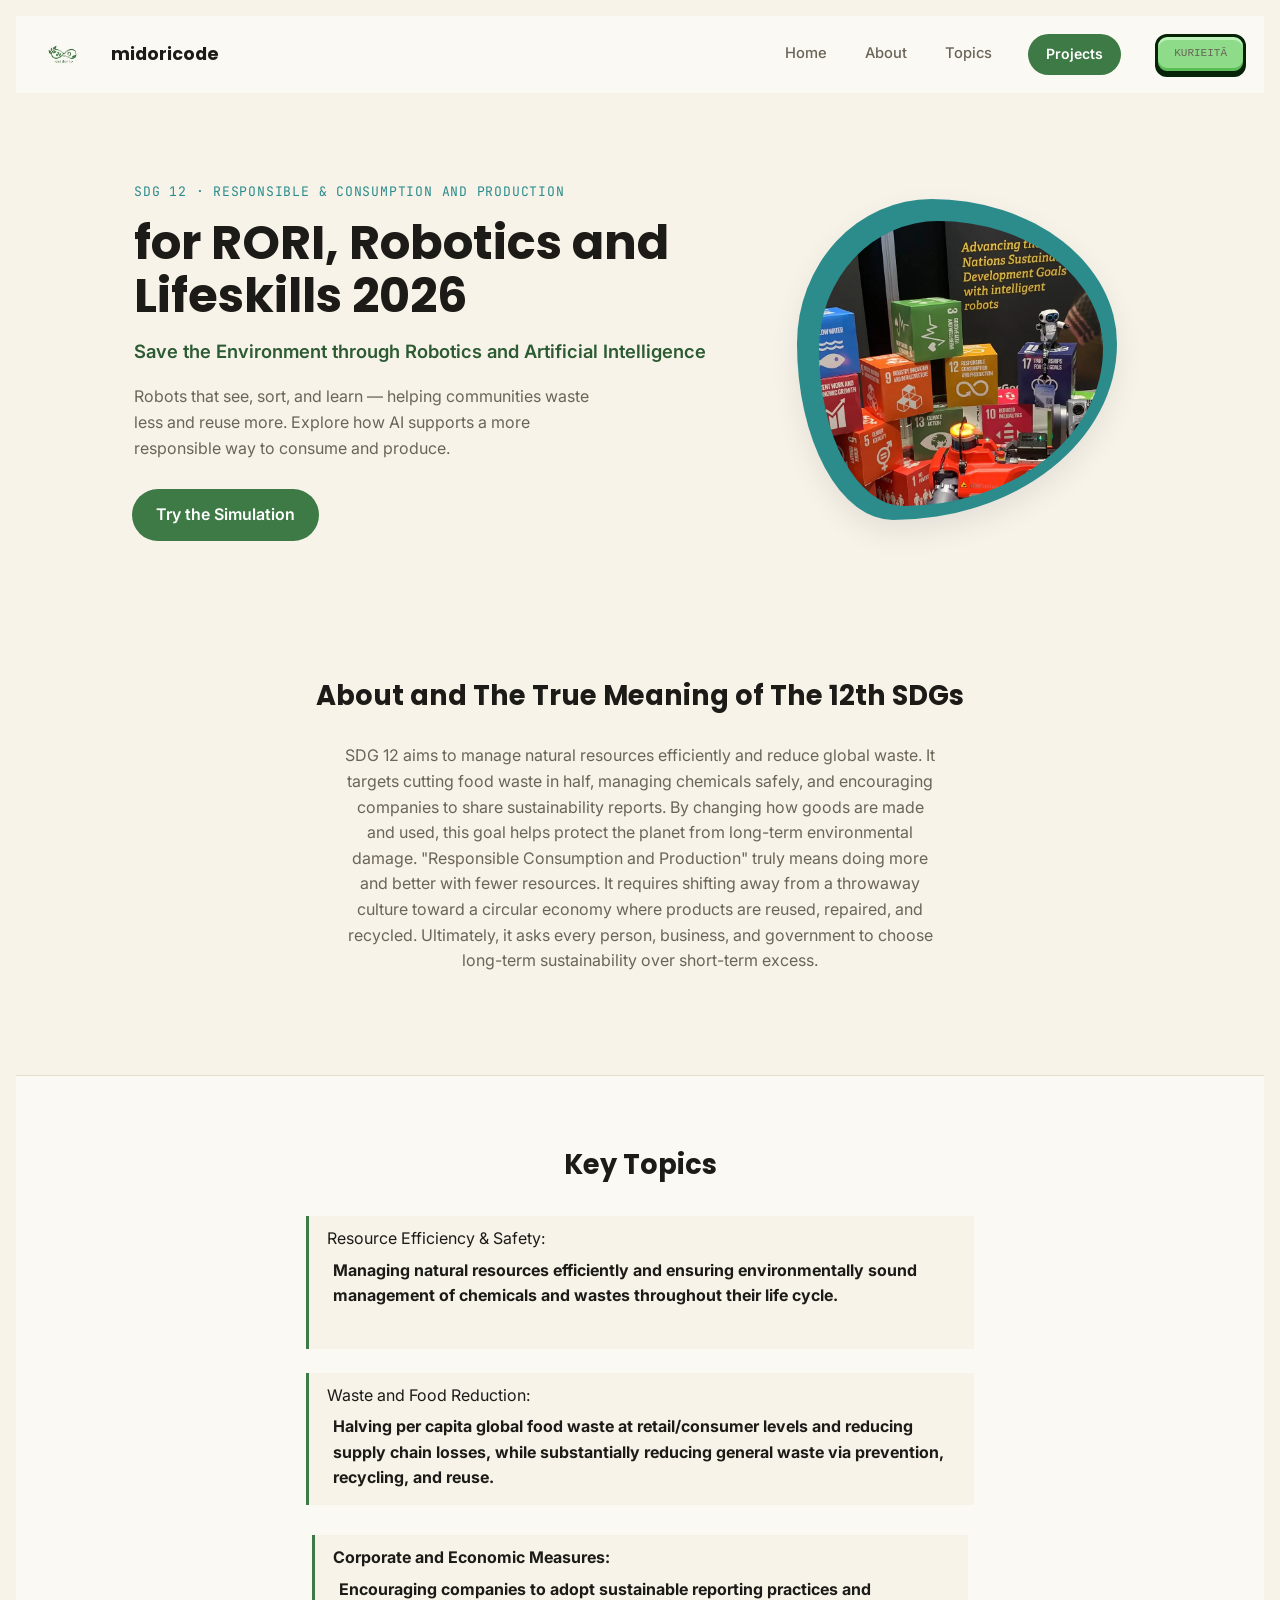
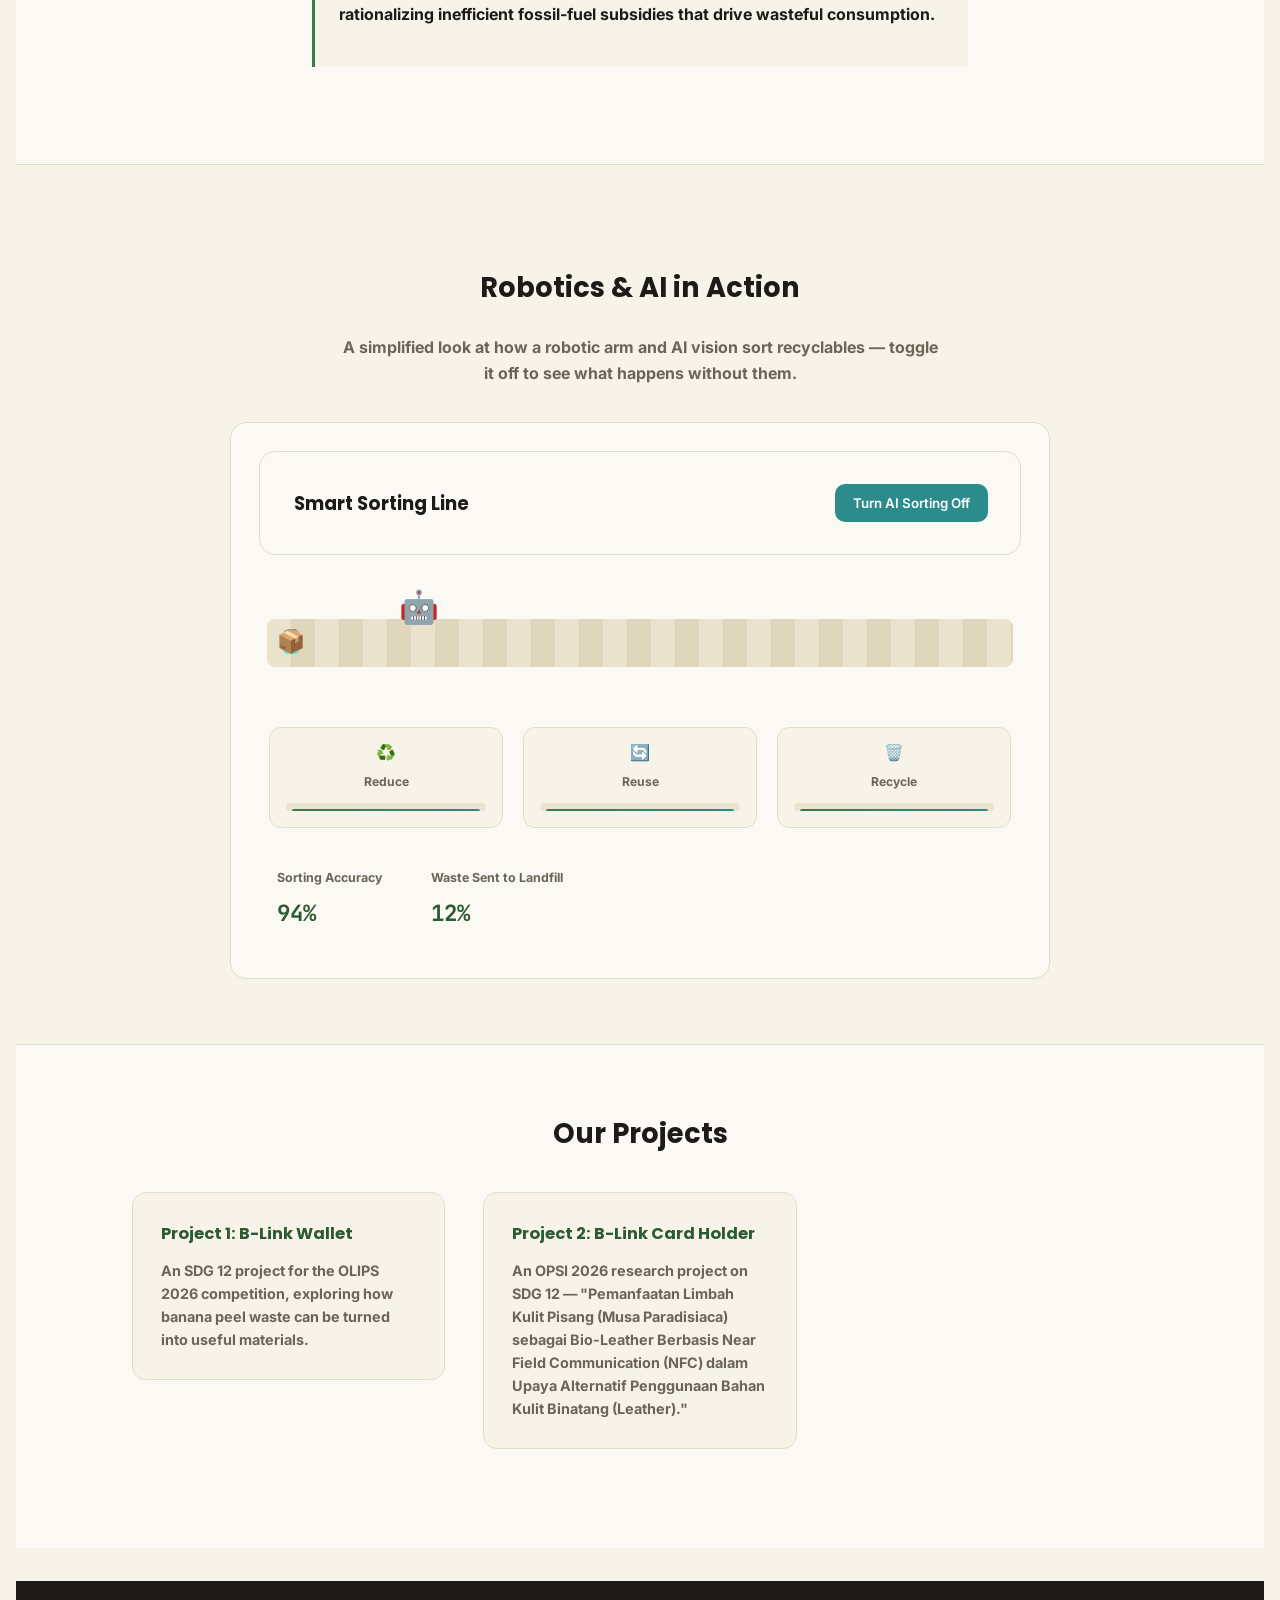
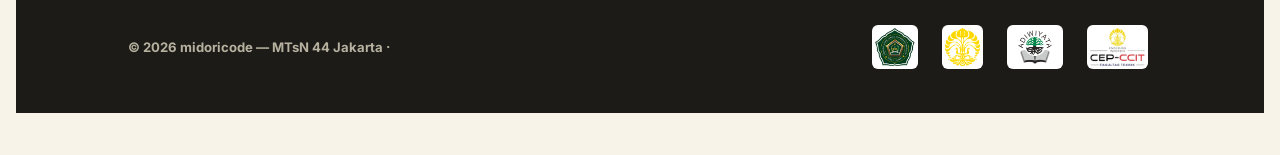
==== index.html @ 7d726b78 "midoricode v1 midoricode just borned" ====
<!DOCTYPE html>
<html lang="en">
<head>
<meta charset="UTF-8">
<meta name="viewport" content="width=device-width, initial-scale=1.0">
<title>12th SDGs— midoricode</title>

<link rel="preconnect" href="https://fonts.googleapis.com">
<link href="https://fonts.googleapis.com/css2?family=Poppins:wght@600;700&family=Inter:wght@400;500;600&family=JetBrains+Mono:wght@500&display=swap" rel="stylesheet">
<link rel="stylesheet" href="midori.css">



<body>

<header>
  <nav>
    <div class="ijo"><img src="midoricodelogo.png" alt="midoricode"><span>midoricode</span></div>
    <div class="choose">
   <a href="#home">Home</a>
      <a href="#about">About</a>
    <a href="#topics">Topics</a>
      <a href="#projects" class="cta">Projects</a>
 <a href="teamfix.html" class="pixel-btn-credits">Kurieitā</a>
    </div>
  </nav>
</header>

<link rel="icon" type="png" href="mdcrfavicon.png">
  
  <link rel="preconnect" href="https://fonts.googleapis.com">
  <link href="https://fonts.googleapis.com/css2?family=Poppins:wght@600;700&display=swap" rel="stylesheet">
</head>

<section class="utama" id="home">
  <div class="MASUK">
 <div>
      <div class="ATAS">SDG 12 · RESPONSIBLE &amp; CONSUMPTION AND PRODUCTION</div>
     <h1>for RORI, Robotics and Lifeskills 2026</h1>
   <div class="goal">Save the Environment through Robotics and Artificial Intelligence</div>
   <p>Robots that see, sort, and learn — helping communities waste less and reuse more. Explore how AI supports a more responsible way to consume and produce.</p>
      <a href="#demo" class="btn">Try the Simulation</a>
  </div>
    <div class="rogobogot">
  <div class="gumpal">
     <img src="rogobogot.png" alt="Robotics for Good">
   </div>
    </div>
  </div>
</section>

<section id="about">
<h2>About and The True Meaning of The 12th SDGs</h2>
 <p class="apa">SDG 12 aims to manage natural resources efficiently and reduce global waste. It targets cutting food waste in half, managing chemicals safely, and encouraging companies to share sustainability reports. By changing how goods are made and used, this goal helps protect the planet from long-term environmental damage. "Responsible Consumption and Production" truly means doing more and better with fewer resources. It requires shifting away from a throwaway culture toward a circular economy where products are reused, repaired, and recycled. Ultimately, it asks every person, business, and government to choose long-term sustainability over short-term excess.</p>
</section>

<section class="topics" id="topics">
  <h2>Key Topics</h2>
 <div class="list punya taupik">
 <div class="wikipedia">Resource Efficiency & Safety:<b>Managing natural resources efficiently and ensuring environmentally sound management of chemicals and wastes throughout their life cycle.</b><span></span></div>
 <div class="gaiaeducation">Waste and Food Reduction:<b> Halving per capita global food waste at retail/consumer levels and reducing supply chain losses, while substantially reducing general waste via prevention, recycling, and reuse.<span></span></div>
    <div class="theglobalgoals">Corporate and Economic Measures:<b> Encouraging companies to adopt sustainable reporting practices and rationalizing inefficient fossil-fuel subsidies that drive wasteful consumption.</b><span></span></div>
  </div>
</section>

<section id="demo">
  <h2>Robotics &amp; AI in Action</h2>
  <p class="gmn">A simplified look at how a robotic arm and AI vision sort recyclables — toggle it off to see what happens without them.</p>
  <div class="panel">
   <div class="panel bag.kpla">
    <h3>Smart Sorting Line</h3>
 <button id="aiToggle" aria-pressed="true">Turn AI Sorting Off</button>
    </div>
    <div class="demos" id="scene">
   <div class="robot">🤖</div>
   <div class="tmpt"></div>
   <span class="item item1">🧴</span><span class="item item2">📦</span><span class="item item3">🥫</span>
   <span class="item item4">🧴</span><span class="item item5">📦</span>
    </div>
    <div class="bins">
      <div class="r1">♻️<span>Reduce</span><div class="bin-track"><div class="bin-fill" style="height:78%"></div></div></div>
     <div class="r2">🔄<span>Reuse</span><div class="bin-track"><div class="bin-fill" style="height:65%"></div></div></div>
      <div class="r3">🗑️<span>Recycle</span><div class="bin-track"><div class="bin-fill" style="height:92%"></div></div></div>
    </div>
    <div class="stat-row">
   <div><div class="statistik">Sorting Accuracy</div><div class="stat-value" id="effVal">94%</div></div>
      <div><div class="statistik">Waste Sent to Landfill</div><div class="stat-value" id="landfillVal">12%</div></div>
    </div>
  </div>
</section>

<section class="projects" id="projects">
  <h2>Our Projects</h2>
  <div class="grid3">
   <a href="https://www.facebook.com/photo.php?fbid=122160986150937421&set=pb.61578122636509.-2207520000&type=3" target="_blank" rel="noopener noreferrer" style="text-decoration: none; color: inherit;">
  <div class="card">
    <h3>Project 1: B-Link Wallet</h3>
   <p>An SDG 12 project for the OLIPS 2026 competition, exploring how banana peel waste can be turned into useful materials.</p>
  </div>
</a>
    <a href="https://www.scribd.com/document/1007810228/Proposal-Penelitian-Opsi-20260305-072432-0000" target="_blank" rel="noopener noreferrer" style="text-decoration: none; color: inherit;">
  <div class="card">
    <h3>Project 2: B-Link Card Holder</h3>
 <p>An OPSI 2026 research project on SDG 12 — "Pemanfaatan Limbah Kulit Pisang (Musa Paradisiaca) sebagai Bio-Leather Berbasis Near Field Communication (NFC) dalam Upaya Alternatif Penggunaan Bahan Kulit Binatang (Leather)."</p>
  </div>
  </div>
</section>

<footer>
  <div class="penutup">
    <p>© 2026 midoricode — MTsN 44 Jakarta · 
 <div class="badges">
      <img src="mtsn44.jpg" alt="MTsN 44 Jakarta"><img src="ui.png" alt="Universitas Indonesia">
     <img src="Adiwiyata.png" alt="Adiwiyata"><img src="cepccit.png" alt="Fakultas Teknik CEP-CCIT">
 </div>
  </div>
</footer>

<script>
 const scene = document.getElementById('scene');
 const btn = document.getElementById('aiToggle');
  const effVal = document.getElementById('effVal');
 const landfillVal = document.getElementById('landfillVal');
 const fills = document.querySelectorAll('.bin-fill');

  const state = {
   on:  { eff: 94, landfill: 12, f: [78, 65, 92] },
    off: { eff: 31, landfill: 68, f: [8, 5, 3] }
  };

  function applyState(mode){
    const s = state[mode];
 effVal.textContent = s.eff + '%';
  landfillVal.textContent = s.landfill + '%';
    fills.forEach((el, i) => el.style.height = s.f[i] + '%');
  }

  btn.addEventListener('click', () => {
    const isOff = scene.classList.toggle('ai-off');
   btn.textContent = isOff ? 'Turn AI Sorting On' : 'Turn AI Sorting Off';
 btn.setAttribute('aria-pressed', String(!isOff));
    applyState(isOff ? 'off' : 'on');
  });
</script>

</body>
</html>
---- midori.css ----
:root{
 --cream:#F7F3E9; --cream2:#FBF9F3; --ink:#1C1B17; --muted:#6B6558;
    --green:#3D7A45; --green-dk:#2C5B33; --teal:#2C8C8C; --line:#E4DDC9;
  }
  *{box-sizing:border-box; margin: 4px;; padding: 2px;;}
  html{scroll-behavior:smooth;}.wrap{max-width:1040px; margin:0 auto; padding:0 24px;}
 a{color:inherit;}.mono{font-family:'JetBrains Mono',monospace;}
body{background:var(--cream); color:var(--ink); font-family:'Inter',sans-serif; line-height:1.6;}
  h1,h2,h3{font-family:'Poppins',sans-serif; font-weight:700;}
  
  

  /* bagian atas ama navigasi */
  header{position:sticky; top:0; z-index:40; background:var(--cream2); border-bottom:0px solid var(--line);}
 nav{display:flex; align-items:center; justify-content:space-between; padding:1;}
 .ijo span{font-family:'Poppins',sans-serif; font-weight:700; font-size:1.1rem;}
 .ui {
 padding:  24px; 
 max-width:1040px; 
 margin:0 auto;
}
  .ijo{display:flex; align-items:center; gap:8px;}.ijo img{height:34px;}
  
  
  
  .choose a:not(.cta){color:var(--muted); text-decoration:none;}.choose{display:flex; align-items:center; gap:26px; font-size:.92rem; font-weight:500;}
 .choose a:not(.cta):hover{color:var(--ink);}.cta{background:var(--green); color:#fff !important; padding:9px 18px; border-radius:24px; text-decoration:none; font-weight:600; font-size:.88rem;}
  

  /* utama */
.utama{padding:70px 24px 50px;}
.MASUK{max-width:1040px; margin:0 auto; display:grid; grid-template-columns:1.2fr .8fr; gap:30px; align-items:center;}
  .ATAS{color:var(--teal); font-family:'JetBrains Mono',monospace; font-size:.82rem; letter-spacing:.06em; margin-bottom:10px;}
.utama h1{font-size:clamp(2rem,4.4vw,3rem); line-height:1.12; margin-bottom:10px;}.utama .goal{color:var(--green-dk); font-size:1.15rem; font-weight:600; margin-bottom:14px;}
  
  .utama p{color:var(--muted); max-width:460px; margin-bottom:22px;}
.btn{display:inline-block; background:var(--green); color:#fff; padding:13px 24px; border-radius:26px; text-decoration:none; font-weight:600;}
  

@import url('https://fonts.googleapis.com/css2?family=Press+Start+2P&display=swap');


.btn-projects {
  background-color: #2d5a37; 
color: #ffffff;
  padding: 8px 18px;
 border-radius: 20px; 
  text-decoration: none;
  display: inline-block;
  font-weight: 600;


  border: 1px solid #1e3d25;
box-shadow: 
inset 0 2px 0 rgba(255, 255, 255, 0.25), 
  inset 0 -2px 0 rgba(0, 0, 0, 0.3),       
    0 3px 6px rgba(0, 0, 0, 0.15);          
  transition: all 0.15s ease;
}

.btn-projects:hover {
  background-color: #356740;
  transform: translateY(-1px);
box-shadow: 
inset 0 2px 0 rgba(255, 255, 255, 0.3),
 inset 0 -2px 0 rgba(0, 0, 0, 0.3),
    0 4px 8px rgba(0, 0, 0, 0.2);
}

.btn-projects:active {
  transform: translateY(1px);
box-shadow: 
inset 0 1px 2px rgba(0, 0, 0, 0.4),
   0 1px 2px rgba(0, 0, 0, 0.1);
}

.pixel-btn-credits {
font-family: 'Press Start 2P', monospace;
font-size: 11px;
  color: #0c380d; background-color: #8edc89;padding: 8px 16px;text-decoration: none;display: inline-block;
  text-transform: uppercase;


border: 3px solid #062207;
  border-radius: 12px;
  box-shadow: 
 inset 0 3px 0 #bdf4ba,
 inset 0 -3px 0 #5bbd55,
   0 3px 0 #062207;

image-rendering: pixelated;
  transition: transform 0.1s step-end, box-shadow 0.1s step-end;
}


.pixel-btn-credits:hover {
  background-color: #a0e89c;transform: translateY(-2px);
}

.pixel-btn-credits:active {
  transform: translateY(2px);
 box-shadow: 
    inset 0 3px 0 #5bbd55,
 0 1px 0 #062207;
}

  .rogobogot {
 display: flex;
 justify-content: center;
align-items: center; position: relative;
  }
  .gumpal {
    width: 320px;
    height: 321px;
 background: var(--teal);padding: 16px;
 border-radius: 42% 58% 70% 30% / 45% 45% 55% 55%;
 overflow: hidden;
    box-shadow: 0 12px 30px rgba(0, 0, 0, 0.08); animation: blobFloat 6s ease-in-out infinite, blobMorph 12s ease-in-out infinite alternate;
  }
  .gumpal img {
 width: 100%;
height: 100%;
    object-fit: cover; border-radius: inherit; display: block;
  }

  @keyframes blobFloat {
   0%, 100% { transform: translateY(0); }
50% { transform: translateY(-18px); }
  }
  @keyframes blobMorph {
 0% { border-radius: 42% 58% 70% 30% / 45% 45% 55% 55%; }
 50% { border-radius: 60% 40% 30% 70% / 60% 30% 70% 40%; }
    100% { border-radius: 35% 65% 50% 50% / 50% 60% 40% 50%; }
  }

  /* Main Sections */
  section{padding:61px 24px;} section h2{font-size:1.7rem; text-align:center; margin-bottom:22px;}
 section > p.apa, section > p.gmn{text-align:center; color:var(--muted); max-width:600px; margin:0 auto 34px;}

 .topics{background:var(--cream2); border-top:1px solid var(--line); border-bottom:1px solid var(--line);}
  .punya.taupik{max-width:680px; margin:0 auto; display:flex; flex-direction:column; gap:16px;}
.wikipedia, .gaiaeducation, .theglobalgoals{border-left:3px solid var(--green); padding:10px 18px; background:var(--cream);}
.punya.taupik b{display:block; margin-bottom:2px;}.punya.taupik span{color:var(--muted); font-size:.9rem;}

  /* demos */
  .panel{background:var(--cream2); border:1px solid var(--line); border-radius:16px; padding:28px; max-width:820px; margin:0 auto;}
  .bag\.kpla{display:flex; justify-content:space-between; align-items:center; flex-wrap:wrap; gap:12px; margin-bottom:20px;}
.bag\.kpla h3{font-size:1.15rem;}
  button#aiToggle{background:var(--teal); color:#fff; border:none; font-family:'Inter',sans-serif; font-weight:600; padding:11px 18px; border-radius:10px; cursor:pointer;}button#aiToggle:focus-visible{outline:3px solid var(--green); outline-offset:2px;}

 .demos{position:relative; height:130px; overflow:hidden; margin-bottom:16px;}
  .robot{position:absolute; top:0; left:130px; font-size:2rem; animation:armMove 1.4s ease-in-out infinite; z-index:2;}
@keyframes armMove{0%,100%{transform:translateY(0) rotate(0)} 50%{transform:translateY(12px) rotate(-10deg)}}
  .tmpt{position:absolute; bottom:34px; left:0; right:0; height:48px; border-radius:8px;
  background:repeating-linear-gradient(90deg, #E9E2CC 0 24px, #DFD6BC 24px 48px);}
  .item{position:absolute; bottom:40px; left:8px; font-size:1.4rem; animation:travel 4s linear infinite;}
@keyframes travel{0%{transform:translateX(0); opacity:1} 82%{opacity:1} 100%{transform:translateX(420px); opacity:0}}
.item1{animation-delay:0s} .item2{animation-delay:.8s} .item3{animation-delay:1.6s}
  .item4{animation-delay:2.4s} .item5{animation-delay:3.2s}
  
  .ai-off .robot{animation-play-state:paused; opacity:.35; filter:grayscale(1);}
.ai-off .item{animation:none; opacity:1;}.ai-off .item5{transform:translateX(14px) rotate(22deg)}

.ai-off .item1{transform:translateX(4px) rotate(8deg)} .ai-off .item2{transform:translateX(34px) rotate(-12deg)}.ai-off .item3{transform:translateX(20px) rotate(16deg)} .ai-off .item4{transform:translateX(48px) rotate(-6deg)}
  
  
.bins{display:grid; grid-template-columns:repeat(3,1fr); gap:12px;}
  .r1, .r2, .r3{background:var(--cream); border:1px solid var(--line); border-radius:12px; padding:12px; text-align:center;} .r1 span, .r2 span, .r3 span{display:block; font-size:.76rem; color:var(--muted); margin-top:4px;}
.bin-track{height:8px; background:#EAE3CE; border-radius:6px; margin-top:10px; overflow:hidden;}
.bin-fill{height:78%; background:linear-gradient(90deg,var(--green),var(--teal)); border-radius:6px; transition:height .6s ease;}
  
  .stat-row{display:flex; gap:24px; margin-top:20px; flex-wrap:wrap;}
.statistik{font-size:.78rem; color:var(--muted);}
  .stat-value{font-family:'JetBrains Mono',monospace; font-size:1.4rem; color:var(--green-dk);}

  /* Projects Section */
  .projects{background:var(--cream2); border-top:1px solid var(--line);}
  .grid3{display:grid; grid-template-columns:repeat(3,1fr); gap:18px; max-width:1040px; margin:0 auto;}
  .card{background:var(--cream); border:1px solid var(--line); border-radius:14px; padding:22px; transition:transform .2s ease;}
.card:hover{transform:translateY(-4px);}.card h3{color:var(--green-dk); font-size:1.02rem; margin-bottom:8px;}
.card p{color:var(--muted); font-size:.9rem;}

  /* Footer */
  footer{background:var(--ink); color:#EDE9DC; padding:32px 24px;}
  .penutup{max-width:1040px; margin:0 auto; display:flex; justify-content:space-between; align-items:center; flex-wrap:wrap; gap:18px;}
 .badges{display:flex; align-items:center; gap:16px;}.badges img{height:44px; border-radius:6px; background:#fff; padding:3px;}
  .penutup p{font-size:.82rem; color:#B7B1A0;}

  /* styling terakhir */
  @media(max-width:760px){
    .MASUK{grid-template-columns:1fr;} 
 .rogobogot{order:-1;}
 .grid3{grid-template-columns:1fr;} 
    .choose{gap:14px; font-size:.82rem;}
  .penutup{flex-direction:column; text-align:center;}
  }
  @media(prefers-reduced-motion:reduce){ .robot,.item,.gumpal{animation:none !important;} }
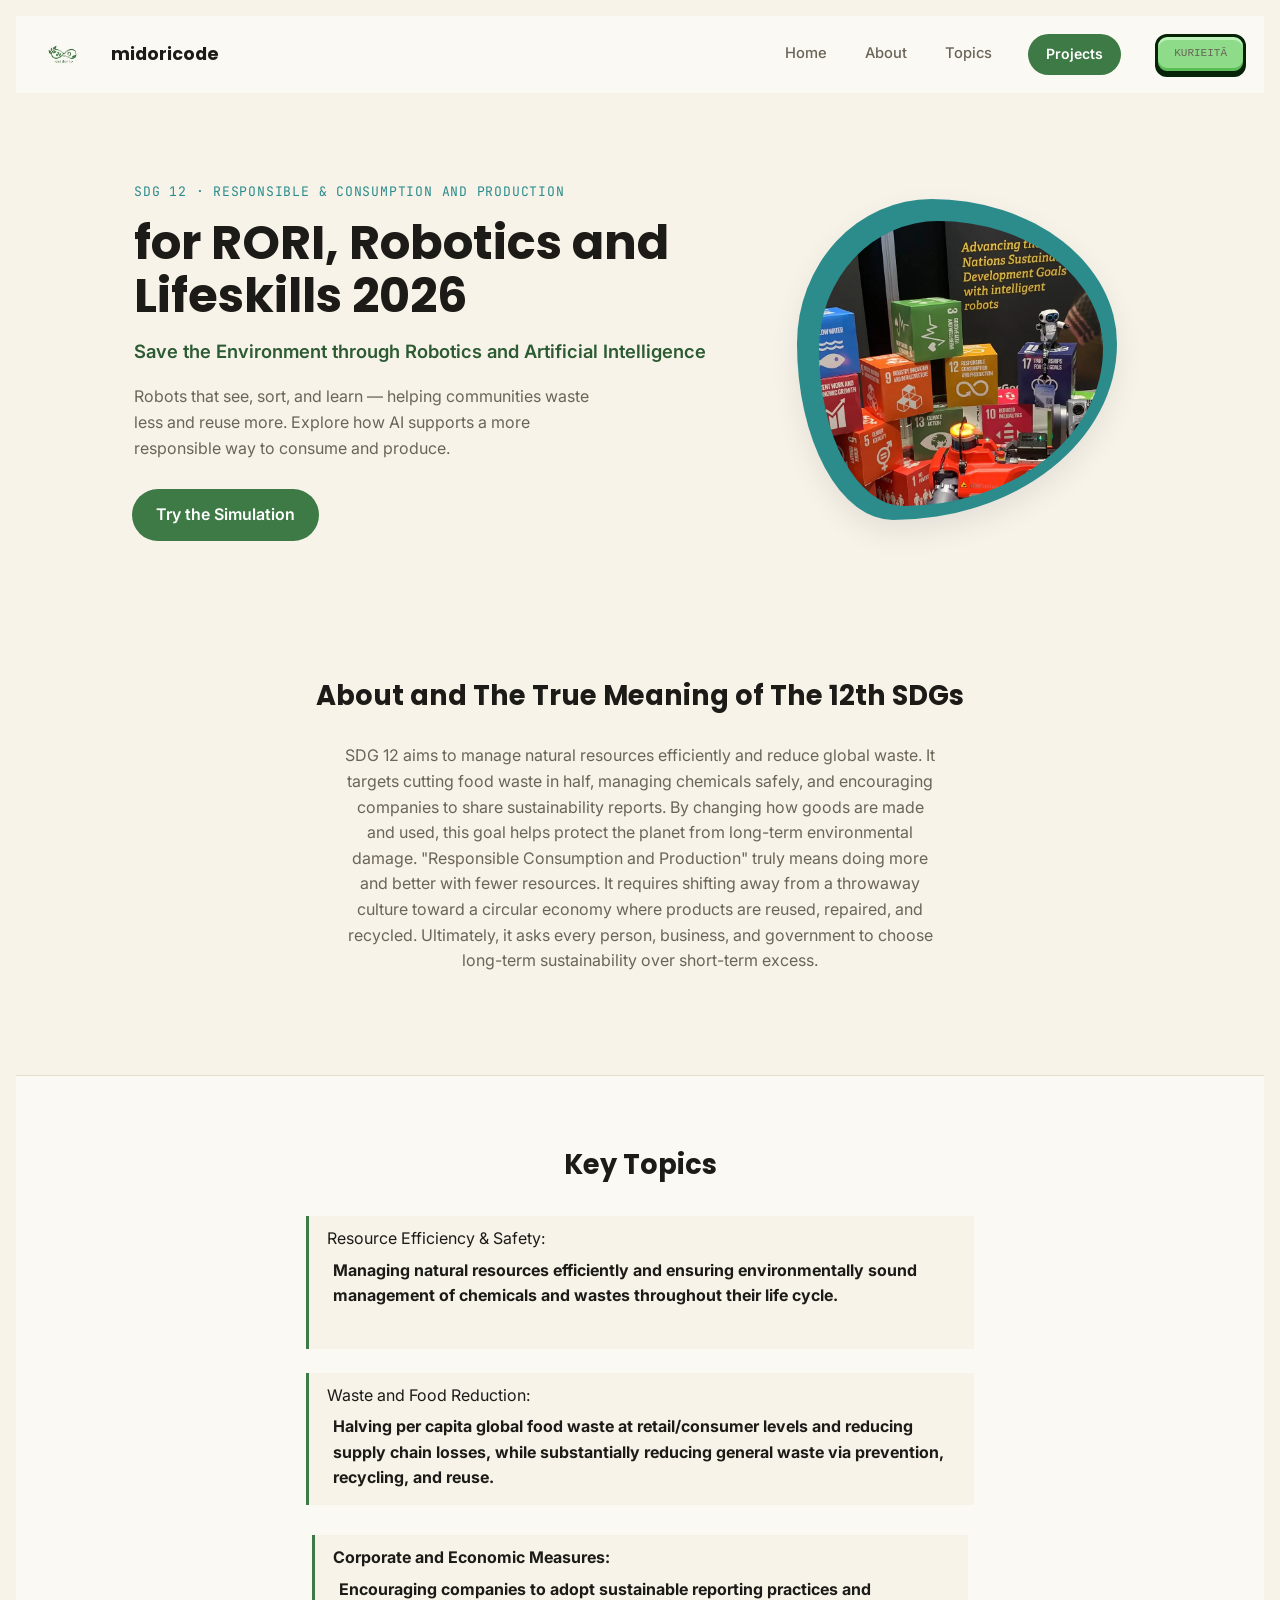
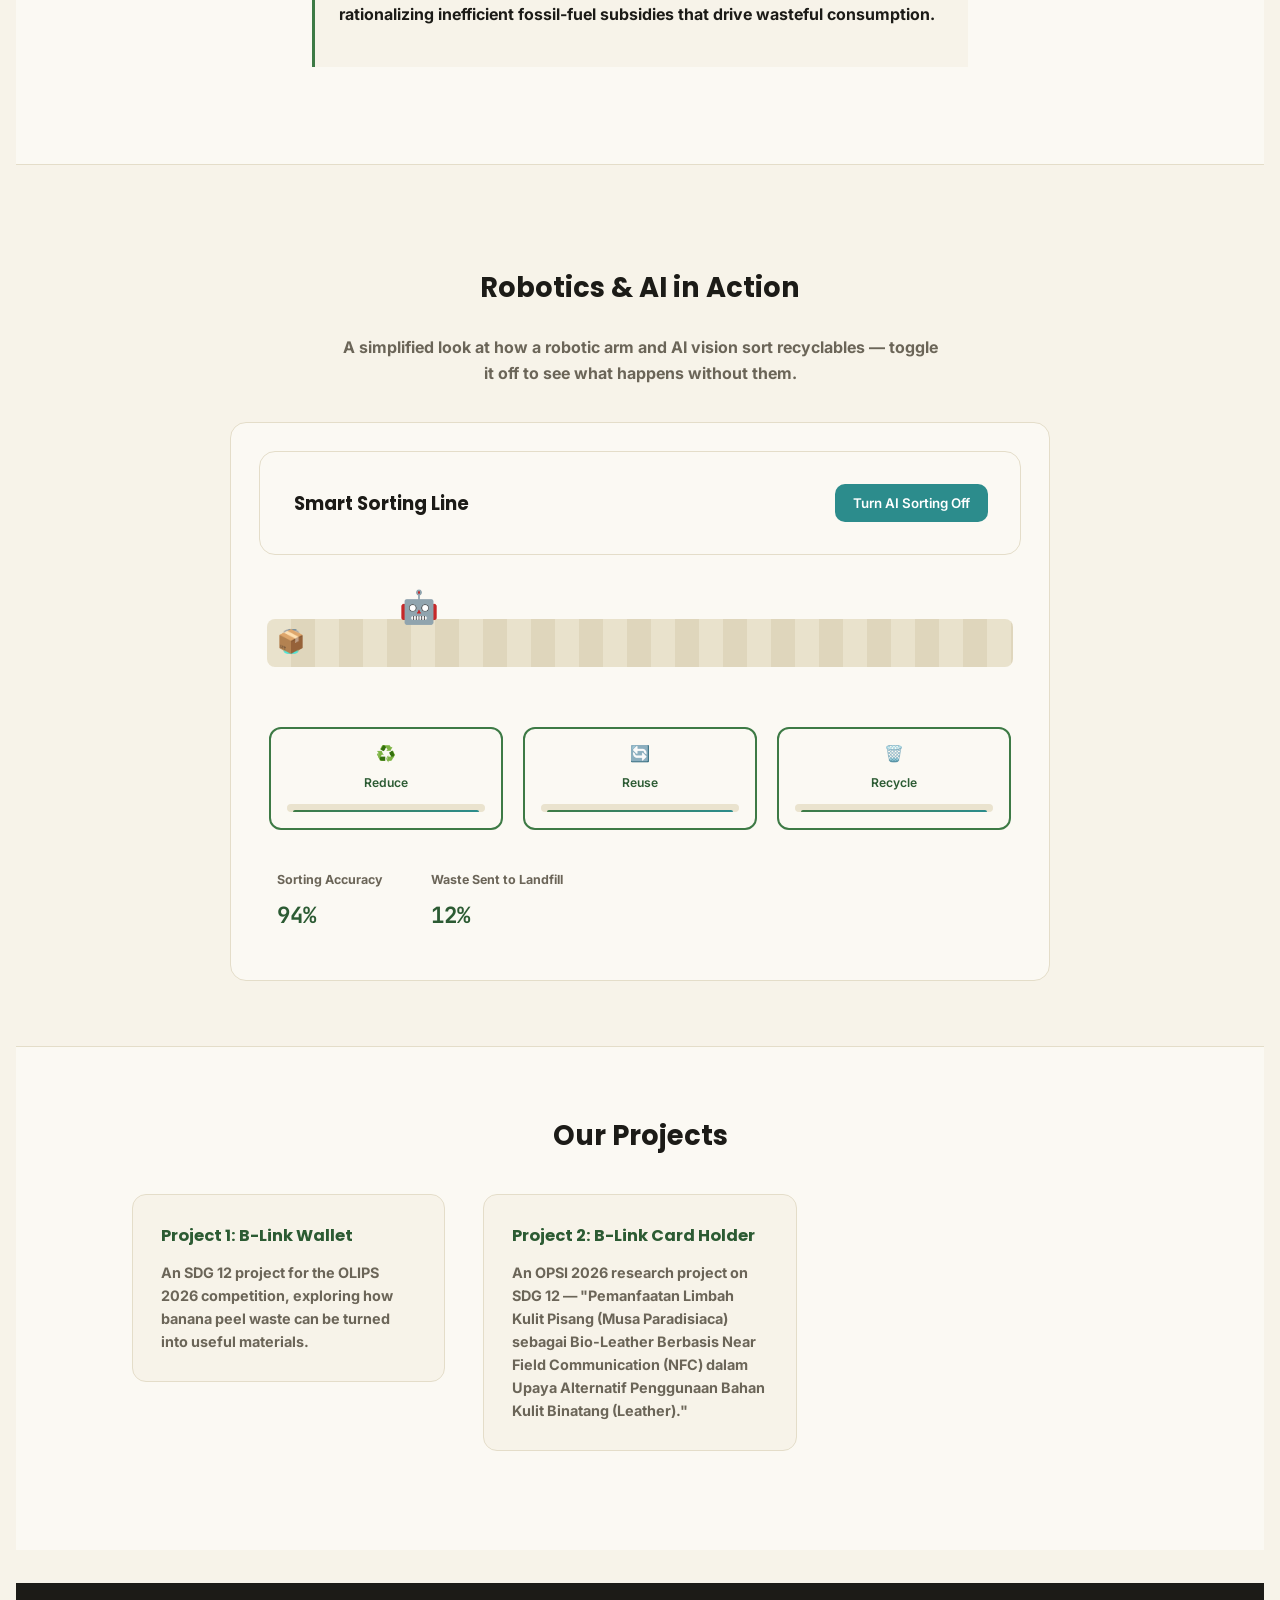
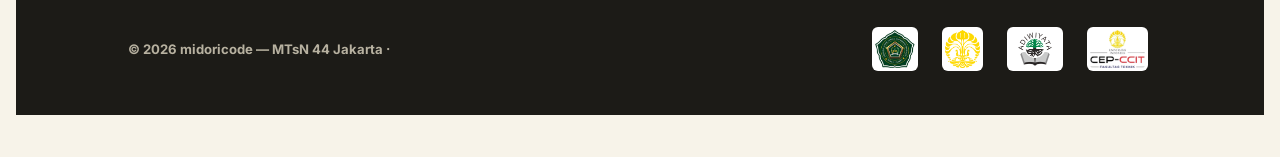
==== commit 200c21a6: "Update index.html 2nd time" ====
--- a/index.html
+++ b/index.html
@@ -9,8 +9,9 @@
 <link href="https://fonts.googleapis.com/css2?family=Poppins:wght@600;700&family=Inter:wght@400;500;600&family=JetBrains+Mono:wght@500&display=swap" rel="stylesheet">
 <link rel="stylesheet" href="midori.css">
 
+<link rel="icon" type="image/png" href="mdcrfavicon.png">
 
-
+</head>
 <body>
 
 <header>
@@ -25,12 +26,6 @@
     </div>
   </nav>
 </header>
-
-<link rel="icon" type="png" href="mdcrfavicon.png">
-  
-  <link rel="preconnect" href="https://fonts.googleapis.com">
-  <link href="https://fonts.googleapis.com/css2?family=Poppins:wght@600;700&display=swap" rel="stylesheet">
-</head>
 
 <section class="utama" id="home">
   <div class="MASUK">
@@ -117,7 +112,7 @@
 </footer>
 
 <script>
- const scene = document.getElementById('scene');
+ const panel = document.querySelector('.panel');
  const btn = document.getElementById('aiToggle');
   const effVal = document.getElementById('effVal');
  const landfillVal = document.getElementById('landfillVal');
@@ -136,7 +131,7 @@
   }
 
   btn.addEventListener('click', () => {
-    const isOff = scene.classList.toggle('ai-off');
+    const isOff = panel.classList.toggle('ai-off');
    btn.textContent = isOff ? 'Turn AI Sorting On' : 'Turn AI Sorting Off';
  btn.setAttribute('aria-pressed', String(!isOff));
     applyState(isOff ? 'off' : 'on');
@@ -144,4 +139,4 @@
 </script>
 
 </body>
-</html>+</html>
--- a/midori.css
+++ b/midori.css
@@ -165,10 +165,15 @@
   
   
 .bins{display:grid; grid-template-columns:repeat(3,1fr); gap:12px;}
-  .r1, .r2, .r3{background:var(--cream); border:1px solid var(--line); border-radius:12px; padding:12px; text-align:center;} .r1 span, .r2 span, .r3 span{display:block; font-size:.76rem; color:var(--muted); margin-top:4px;}
+  .r1, .r2, .r3{background:var(--cream2); border:2px solid var(--green); border-radius:12px; padding:12px; text-align:center; transition: all 0.4s ease;} .r1 span, .r2 span, .r3 span{display:block; font-size:.76rem; color:var(--green-dk); font-weight:600; margin-top:4px;}
 .bin-track{height:8px; background:#EAE3CE; border-radius:6px; margin-top:10px; overflow:hidden;}
 .bin-fill{height:78%; background:linear-gradient(90deg,var(--green),var(--teal)); border-radius:6px; transition:height .6s ease;}
   
+/* AI OFF Blank Card state */
+.ai-off .r1, .ai-off .r2, .ai-off .r3 { background:#EFECE6; border-color:#D1C9B8; opacity:.45; filter:grayscale(1); }
+.ai-off .r1 span, .ai-off .r2 span, .ai-off .r3 span { color:var(--muted); }
+.ai-off .bin-fill { background:#A8A295; }
+
   .stat-row{display:flex; gap:24px; margin-top:20px; flex-wrap:wrap;}
 .statistik{font-size:.78rem; color:var(--muted);}
   .stat-value{font-family:'JetBrains Mono',monospace; font-size:1.4rem; color:var(--green-dk);}
@@ -194,4 +199,4 @@
     .choose{gap:14px; font-size:.82rem;}
   .penutup{flex-direction:column; text-align:center;}
   }
-  @media(prefers-reduced-motion:reduce){ .robot,.item,.gumpal{animation:none !important;} }+  @media(prefers-reduced-motion:reduce){ .robot,.item,.gumpal{animation:none !important;} }
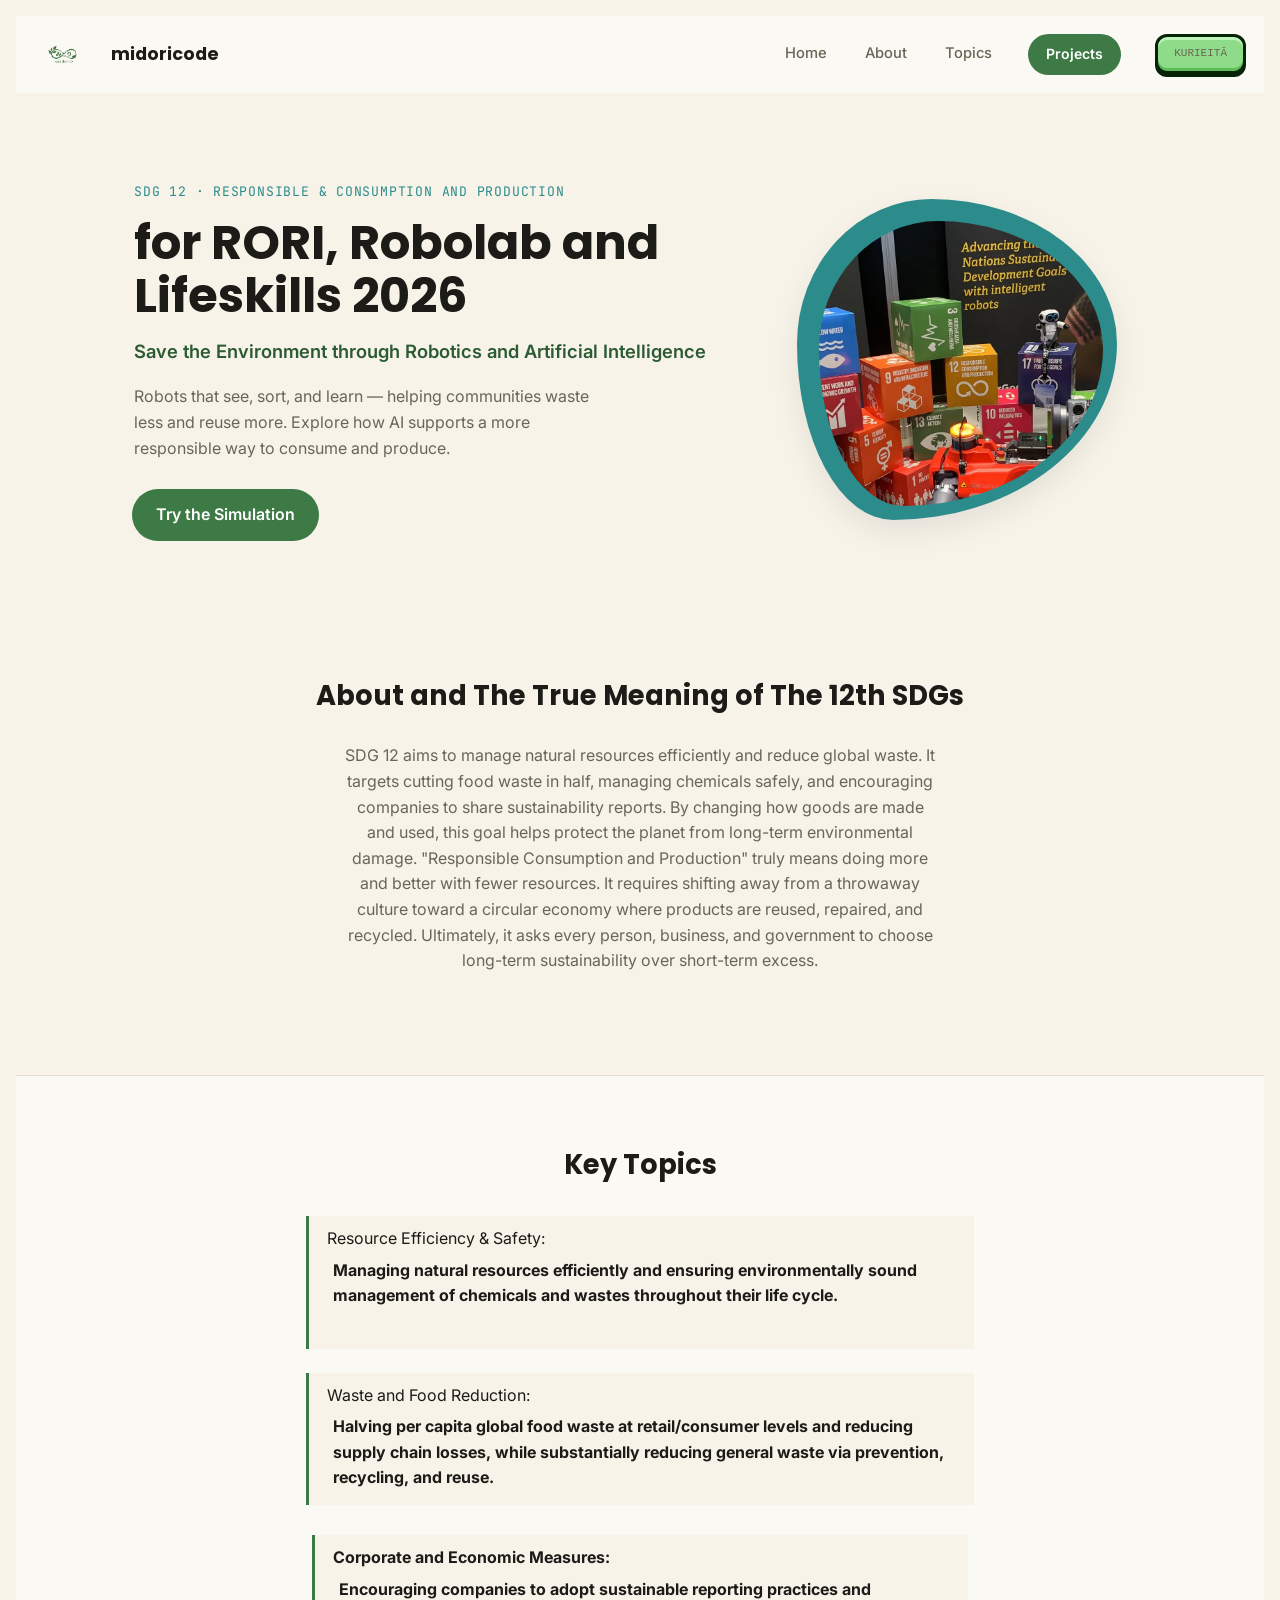
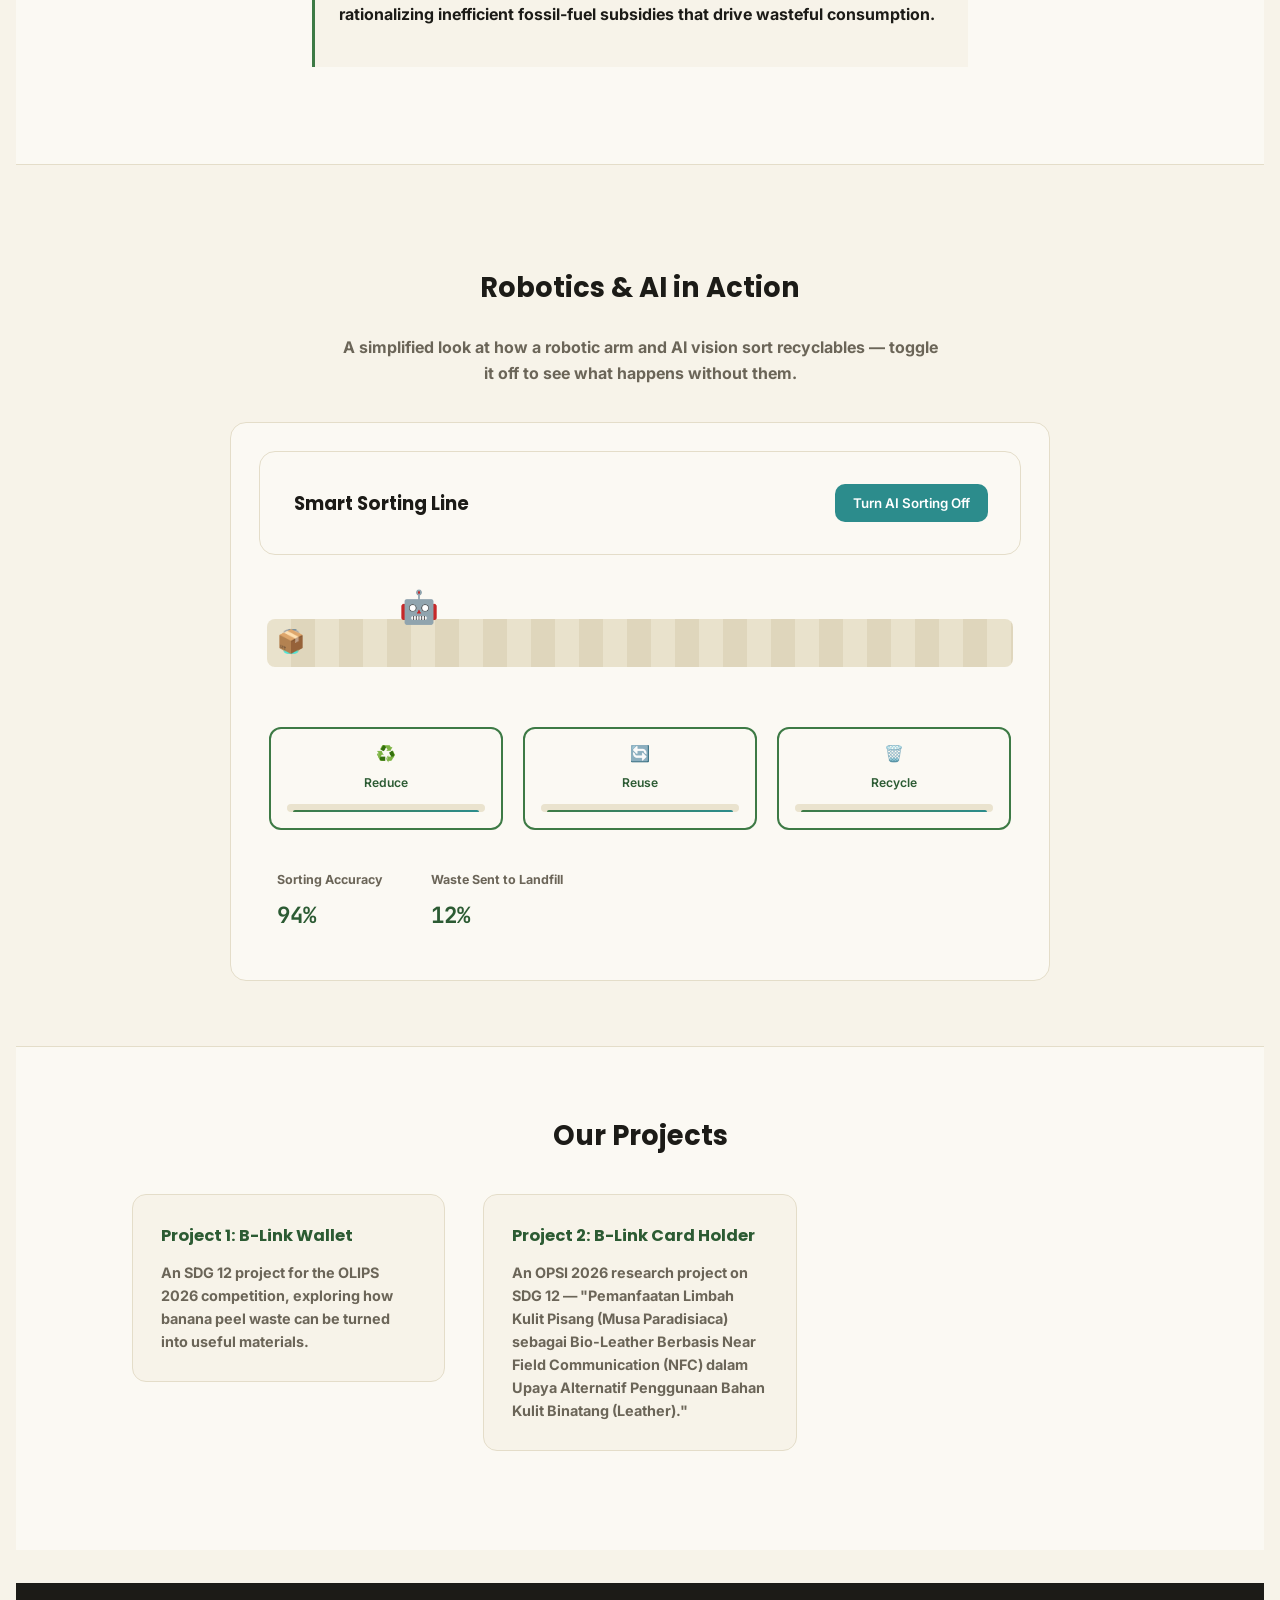
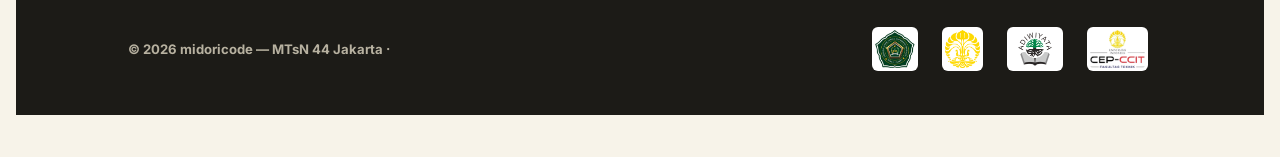
==== commit 14149874: "Update index.html 3rd tiny mistake" ====
--- a/index.html
+++ b/index.html
@@ -31,7 +31,7 @@
   <div class="MASUK">
  <div>
       <div class="ATAS">SDG 12 · RESPONSIBLE &amp; CONSUMPTION AND PRODUCTION</div>
-     <h1>for RORI, Robotics and Lifeskills 2026</h1>
+     <h1>for RORI, Robolab and Lifeskills 2026</h1>
    <div class="goal">Save the Environment through Robotics and Artificial Intelligence</div>
    <p>Robots that see, sort, and learn — helping communities waste less and reuse more. Explore how AI supports a more responsible way to consume and produce.</p>
       <a href="#demo" class="btn">Try the Simulation</a>
